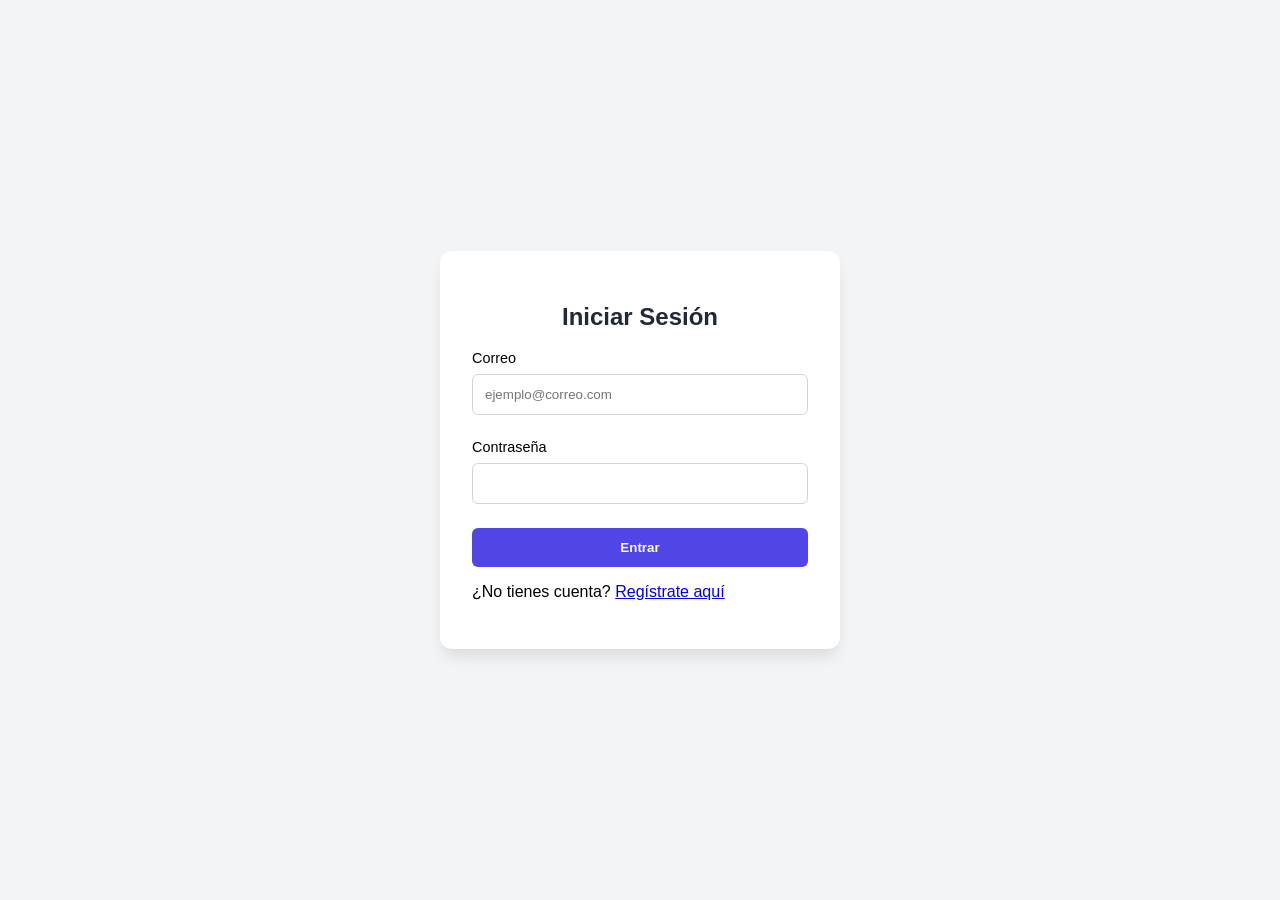
==== web/index.html @ aff66760 "UiLogin Login mas estructurado y js dos tripas" ====
<!DOCTYPE html>
<html lang="es">
<head>
    <meta charset="UTF-8">
    <meta name="viewport" content="width=device-width, initial-scale=1.0">
    <title>Acceso al Sistema</title>
    <link rel="stylesheet" href="css/style.css">
</head>
<body>
    <div class="auth-container">
        <div id="login-form" class="auth-card">
            <h2>Iniciar Sesión</h2>
            <form id="form-login">
                <div class="input-group">
                    <label for="login-email">Correo</label>
                    <input type="email" id="login-email" placeholder="ejemplo@correo.com" required>
                </div>
                <div class="input-group">
                    <label for="login-password">Contraseña</label>
                    <input type="password" id="login-password" required>
                </div>
                <button type="submit" class="btn-primary">Entrar</button>
            </form>
            <p>¿No tienes cuenta? <a href="#" id="go-to-register">Regístrate aquí</a></p>
            <div id="login-error" class="error-msg"></div>
        </div>

        <div id="register-form" class="auth-card hidden">
            <h2>Crear Cuenta</h2>
            <form id="form-register">
                <div class="input-group">
                    <label for="reg-email">Correo Electrónico</label>
                    <input type="email" id="reg-email" required>
                </div>
                <div class="input-group">
                    <label for="reg-password">Contraseña</label>
                    <input type="password" id="reg-password" minlength="6" required>
                </div>
                <div class="input-group">
                    <label for="reg-role">Rol de Usuario</label>
                    <select id="reg-role">
                        <option value="user">Usuario Estándar</option>
                        <option value="admin">Administrador</option>
                    </select>
                </div>
                <button type="submit" class="btn-primary">Registrarse</button>
            </form>
            <p>¿Ya tienes cuenta? <a href="#" id="go-to-login">Inicia sesión</a></p>
        </div>
    </div>
    <script src="js/auth.js"></script>
</body>
</html>
---- web/css/style.css ----
:root {
    --primary: #4f46e5;
    --primary-hover: #4338ca;
    --bg: #f3f4f6;
    --text: #1f2937;
    --error: #ef4444;
}

body {
    font-family: 'Segoe UI', sans-serif;
    background-color: var(--bg);
    display: flex;
    justify-content: center;
    align-items: center;
    height: 100vh;
    margin: 0;
}

.auth-container {
    width: 100%;
    max-width: 400px;
    padding: 20px;
}

.auth-card {
    background: white;
    padding: 2rem;
    border-radius: 12px;
    box-shadow: 0 10px 15px -3px rgba(0, 0, 0, 0.1);
}

.hidden { display: none; }

h2 { text-align: center; color: var(--text); }

.input-group { margin-bottom: 1.5rem; }

label { display: block; margin-bottom: 0.5rem; font-size: 0.9rem; }

input, select {
    width: 100%;
    padding: 0.75rem;
    border: 1px solid #d1d5db;
    border-radius: 6px;
    box-sizing: border-box; 
}

.btn-primary {
    width: 100%;
    padding: 0.75rem;
    background-color: var(--primary);
    color: white;
    border: none;
    border-radius: 6px;
    cursor: pointer;
    font-weight: bold;
    transition: background 0.3s;
}

.btn-primary:hover { background-color: var(--primary-hover); }

.error-msg {
    color: var(--error);
    font-size: 0.85rem;
    margin-top: 1rem;
    text-align: center;
}

/* Diseño Responsivo */
@media (max-width: 480px) {
    .auth-card { padding: 1.5rem; }
}

/* Para que el sidebar no flote sobre el texto */
.admin-layout {
    display: block; /* Rompemos el flex centrado del login */
    height: auto;
    background-color: var(--bg);
}

.admin-sidebar {
    background: #1e293b;
    color: white;
    padding: 20px;
    height: 100vh;
    width: 240px; /* Ancho fijo */
    position: fixed;
    top: 0;
    left: 0;
}

.admin-main {
    margin-left: 240px; /* Exactamente el ancho del sidebar para que no se traslapen */
    padding: 40px;
    min-height: 100vh;
}
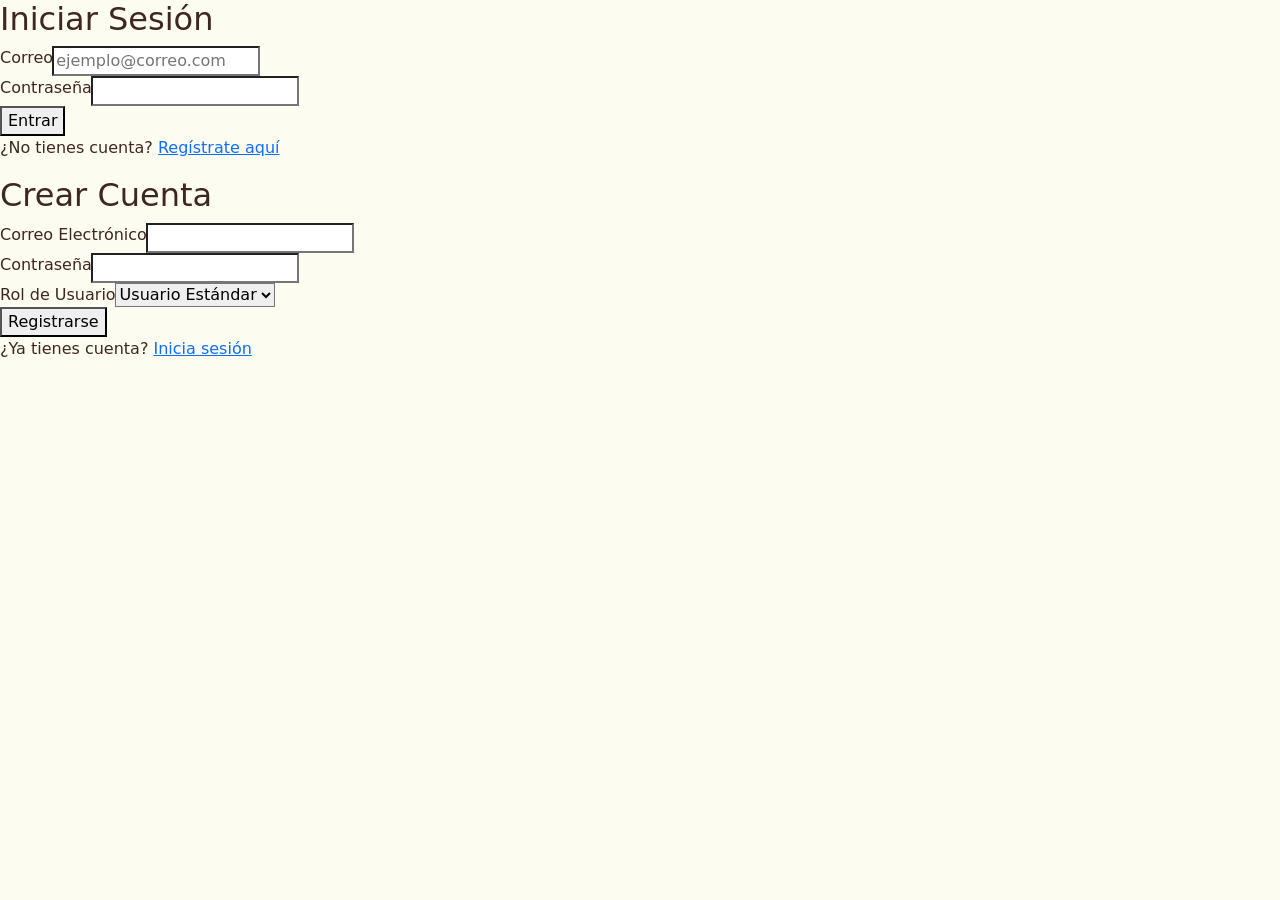
==== commit 2f8e6de5: "UiActualizada" ====
--- a/web/index.html
+++ b/web/index.html
@@ -4,6 +4,7 @@
     <meta charset="UTF-8">
     <meta name="viewport" content="width=device-width, initial-scale=1.0">
     <title>Acceso al Sistema</title>
+    <link href="https://cdn.jsdelivr.net/npm/bootstrap@5.3.0/dist/css/bootstrap.min.css" rel="stylesheet">
     <link rel="stylesheet" href="css/style.css">
 </head>
 <body>
--- a/web/css/style.css
+++ b/web/css/style.css
@@ -1,96 +1,57 @@
+/* PALETA ECOBUILD */
 :root {
-    --primary: #4f46e5;
-    --primary-hover: #4338ca;
-    --bg: #f3f4f6;
-    --text: #1f2937;
-    --error: #ef4444;
+    --eco-dark: #3e2723;
+    --eco-medium: #795548;
+    --eco-accent: #a1887f;
+    --eco-beige: #fcfcf1;
+    --eco-cream: #fcf0d7;
 }
 
 body {
-    font-family: 'Segoe UI', sans-serif;
-    background-color: var(--bg);
-    display: flex;
-    justify-content: center;
-    align-items: center;
-    height: 100vh;
-    margin: 0;
+    background-color: var(--eco-beige) !important;
+    color: var(--eco-dark);
 }
 
-.auth-container {
-    width: 100%;
-    max-width: 400px;
-    padding: 20px;
+/* Tarjetas de Navegación */
+.nav-card {
+    background-color: var(--eco-cream) !important;
+    border: 1px solid var(--eco-accent) !important;
+    border-radius: 1.25rem !important;
+    padding: 2rem 1rem;
+    text-align: center;
+    text-decoration: none !important;
+    color: var(--eco-dark) !important;
+    display: flex;
+    flex-direction: column;
+    align-items: center;
+    justify-content: center;
+    transition: all 0.3s ease;
+    height: 100%; /* Para que todas midan lo mismo */
 }
 
-.auth-card {
-    background: white;
-    padding: 2rem;
-    border-radius: 12px;
-    box-shadow: 0 10px 15px -3px rgba(0, 0, 0, 0.1);
+.nav-card:hover {
+    transform: translateY(-5px);
+    box-shadow: 0 10px 20px rgba(62, 39, 35, 0.1);
+    background-color: white !important;
 }
 
-.hidden { display: none; }
-
-h2 { text-align: center; color: var(--text); }
-
-.input-group { margin-bottom: 1.5rem; }
-
-label { display: block; margin-bottom: 0.5rem; font-size: 0.9rem; }
-
-input, select {
-    width: 100%;
-    padding: 0.75rem;
-    border: 1px solid #d1d5db;
-    border-radius: 6px;
-    box-sizing: border-box; 
+.nav-card .icon {
+    font-size: 3rem;
+    margin-bottom: 1rem;
 }
 
-.btn-primary {
-    width: 100%;
-    padding: 0.75rem;
-    background-color: var(--primary);
-    color: white;
-    border: none;
-    border-radius: 6px;
-    cursor: pointer;
-    font-weight: bold;
-    transition: background 0.3s;
+/* Botón Logout */
+.btn-logout {
+    background-color: #efebe9;
+    color: var(--eco-dark);
+    border: 1px solid var(--eco-accent);
+    padding: 0.5rem 1.2rem;
+    border-radius: 0.5rem;
+    font-weight: 600;
+    transition: all 0.2s;
 }
 
-.btn-primary:hover { background-color: var(--primary-hover); }
-
-.error-msg {
-    color: var(--error);
-    font-size: 0.85rem;
-    margin-top: 1rem;
-    text-align: center;
-}
-
-/* Diseño Responsivo */
-@media (max-width: 480px) {
-    .auth-card { padding: 1.5rem; }
-}
-
-/* Para que el sidebar no flote sobre el texto */
-.admin-layout {
-    display: block; /* Rompemos el flex centrado del login */
-    height: auto;
-    background-color: var(--bg);
-}
-
-.admin-sidebar {
-    background: #1e293b;
+.btn-logout:hover {
+    background-color: #d32f2f;
     color: white;
-    padding: 20px;
-    height: 100vh;
-    width: 240px; /* Ancho fijo */
-    position: fixed;
-    top: 0;
-    left: 0;
-}
-
-.admin-main {
-    margin-left: 240px; /* Exactamente el ancho del sidebar para que no se traslapen */
-    padding: 40px;
-    min-height: 100vh;
 }
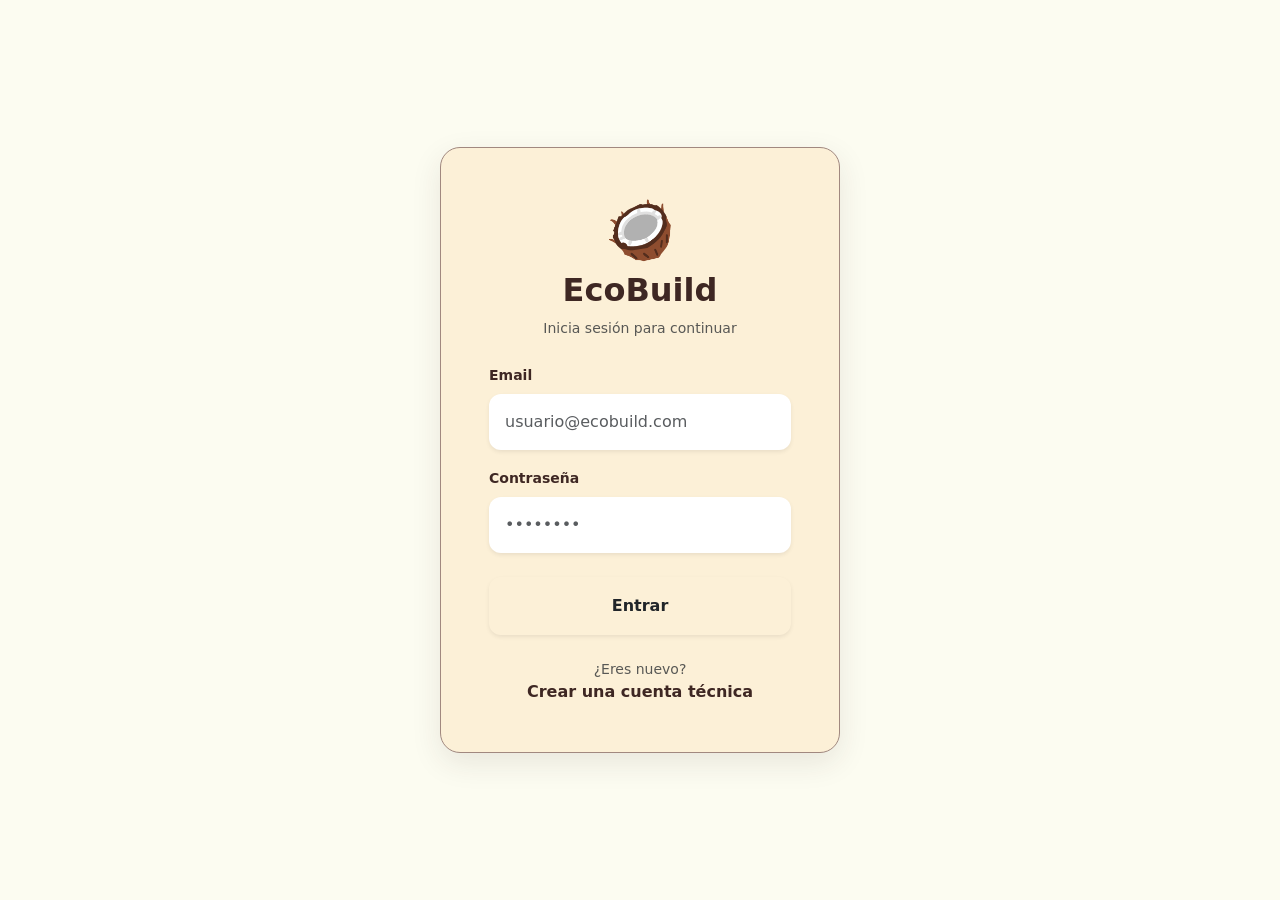
==== commit 88c84067: "a" ====
--- a/web/index.html
+++ b/web/index.html
@@ -3,52 +3,119 @@
 <head>
     <meta charset="UTF-8">
     <meta name="viewport" content="width=device-width, initial-scale=1.0">
-    <title>Acceso al Sistema</title>
+    <title>EcoBuild - Login</title>
     <link href="https://cdn.jsdelivr.net/npm/bootstrap@5.3.0/dist/css/bootstrap.min.css" rel="stylesheet">
     <link rel="stylesheet" href="css/style.css">
+    <style>
+        body, html {
+            height: 100%;
+            margin: 0;
+        }
+        .auth-wrapper {
+            min-height: 100vh;
+            display: flex;
+            align-items: center;
+            justify-content: center;
+            background-color: var(--eco-beige);
+            padding: 20px;
+        }
+        .auth-card {
+            background-color: var(--eco-cream);
+            border-radius: 20px;
+            box-shadow: 0 10px 30px rgba(62, 39, 35, 0.1);
+            border: 1px solid var(--eco-accent);
+            width: 100%;
+            max-width: 400px;
+        }
+        /* Clase para ocultar elementos */
+        .hidden {
+            display: none !important;
+        }
+    </style>
 </head>
 <body>
-    <div class="auth-container">
-        <div id="login-form" class="auth-card">
-            <h2>Iniciar Sesión</h2>
-            <form id="form-login">
-                <div class="input-group">
-                    <label for="login-email">Correo</label>
-                    <input type="email" id="login-email" placeholder="ejemplo@correo.com" required>
+
+    <div class="auth-wrapper">
+        <div class="auth-card p-4 p-md-5">
+            
+            <div id="login-form">
+                <div class="text-center mb-4">
+                    <div class="display-4 mb-2">🥥</div>
+                    <h2 class="fw-bold" style="color: var(--eco-dark);">EcoBuild</h2>
+                    <p class="text-muted small">Inicia sesión para continuar</p>
                 </div>
-                <div class="input-group">
-                    <label for="login-password">Contraseña</label>
-                    <input type="password" id="login-password" required>
+
+                <form id="form-login">
+                    <div class="mb-3">
+                        <label class="form-label small fw-bold">Email</label>
+                        <input type="email" id="login-email" class="form-control border-0 shadow-sm p-3" 
+                               placeholder="usuario@ecobuild.com" style="border-radius: 12px;" required>
+                    </div>
+
+                    <div class="mb-4">
+                        <label class="form-label small fw-bold">Contraseña</label>
+                        <input type="password" id="login-password" class="form-control border-0 shadow-sm p-3" 
+                               placeholder="••••••••" style="border-radius: 12px;" required>
+                    </div>
+
+                    <button type="submit" class="btn btn-eco w-100 py-3 fw-bold shadow-sm" style="border-radius: 12px;">
+                        Entrar
+                    </button>
+
+                    <div id="login-error" class="text-danger small text-center mt-3 fw-bold"></div>
+
+                    <div class="text-center mt-4">
+                        <p class="small text-muted mb-0">¿Eres nuevo?</p>
+                        <a href="#" id="go-to-register" class="fw-bold text-decoration-none" style="color: var(--eco-dark);">
+                            Crear una cuenta técnica
+                        </a>
+                    </div>
+                </form>
+            </div>
+
+            <div id="register-form" class="hidden">
+                <div class="text-center mb-4">
+                    <div class="display-4 mb-2">🌱</div>
+                    <h2 class="fw-bold" style="color: var(--eco-dark);">Crear Cuenta</h2>
+                    <p class="text-muted small">Únete al equipo EcoBuild</p>
                 </div>
-                <button type="submit" class="btn-primary">Entrar</button>
-            </form>
-            <p>¿No tienes cuenta? <a href="#" id="go-to-register">Regístrate aquí</a></p>
-            <div id="login-error" class="error-msg"></div>
-        </div>
 
-        <div id="register-form" class="auth-card hidden">
-            <h2>Crear Cuenta</h2>
-            <form id="form-register">
-                <div class="input-group">
-                    <label for="reg-email">Correo Electrónico</label>
-                    <input type="email" id="reg-email" required>
-                </div>
-                <div class="input-group">
-                    <label for="reg-password">Contraseña</label>
-                    <input type="password" id="reg-password" minlength="6" required>
-                </div>
-                <div class="input-group">
-                    <label for="reg-role">Rol de Usuario</label>
-                    <select id="reg-role">
-                        <option value="user">Usuario Estándar</option>
-                        <option value="admin">Administrador</option>
-                    </select>
-                </div>
-                <button type="submit" class="btn-primary">Registrarse</button>
-            </form>
-            <p>¿Ya tienes cuenta? <a href="#" id="go-to-login">Inicia sesión</a></p>
+                <form id="form-register">
+                    <div class="mb-3">
+                        <label class="form-label small fw-bold">Email</label>
+                        <input type="email" id="reg-email" class="form-control border-0 shadow-sm p-3" 
+                               placeholder="nuevo@ecobuild.com" style="border-radius: 12px;" required>
+                    </div>
+
+                    <div class="mb-3">
+                        <label class="form-label small fw-bold">Rol de Usuario</label>
+                        <select id="reg-role" class="form-select border-0 shadow-sm p-3" style="border-radius: 12px;">
+                            <option value="tecnico">Técnico Operativo</option>
+                            <option value="admin">Ingeniero Administrador</option>
+                        </select>
+                    </div>
+
+                    <div class="mb-4">
+                        <label class="form-label small fw-bold">Contraseña</label>
+                        <input type="password" id="reg-password" class="form-control border-0 shadow-sm p-3" 
+                               placeholder="Crea una clave" style="border-radius: 12px;" required>
+                    </div>
+
+                    <button type="submit" class="btn btn-eco w-100 py-3 fw-bold shadow-sm" style="border-radius: 12px;">
+                        Registrarse
+                    </button>
+
+                    <div class="text-center mt-4">
+                        <a href="#" id="go-to-login" class="fw-bold text-decoration-none" style="color: var(--eco-dark);">
+                            Volver al inicio de sesión
+                        </a>
+                    </div>
+                </form>
+            </div>
+
         </div>
     </div>
+
     <script src="js/auth.js"></script>
 </body>
 </html>
--- a/web/css/style.css
+++ b/web/css/style.css
@@ -54,4 +54,7 @@
 .btn-logout:hover {
     background-color: #d32f2f;
     color: white;
+}
+.hidden {
+    display: none !important;
 }
